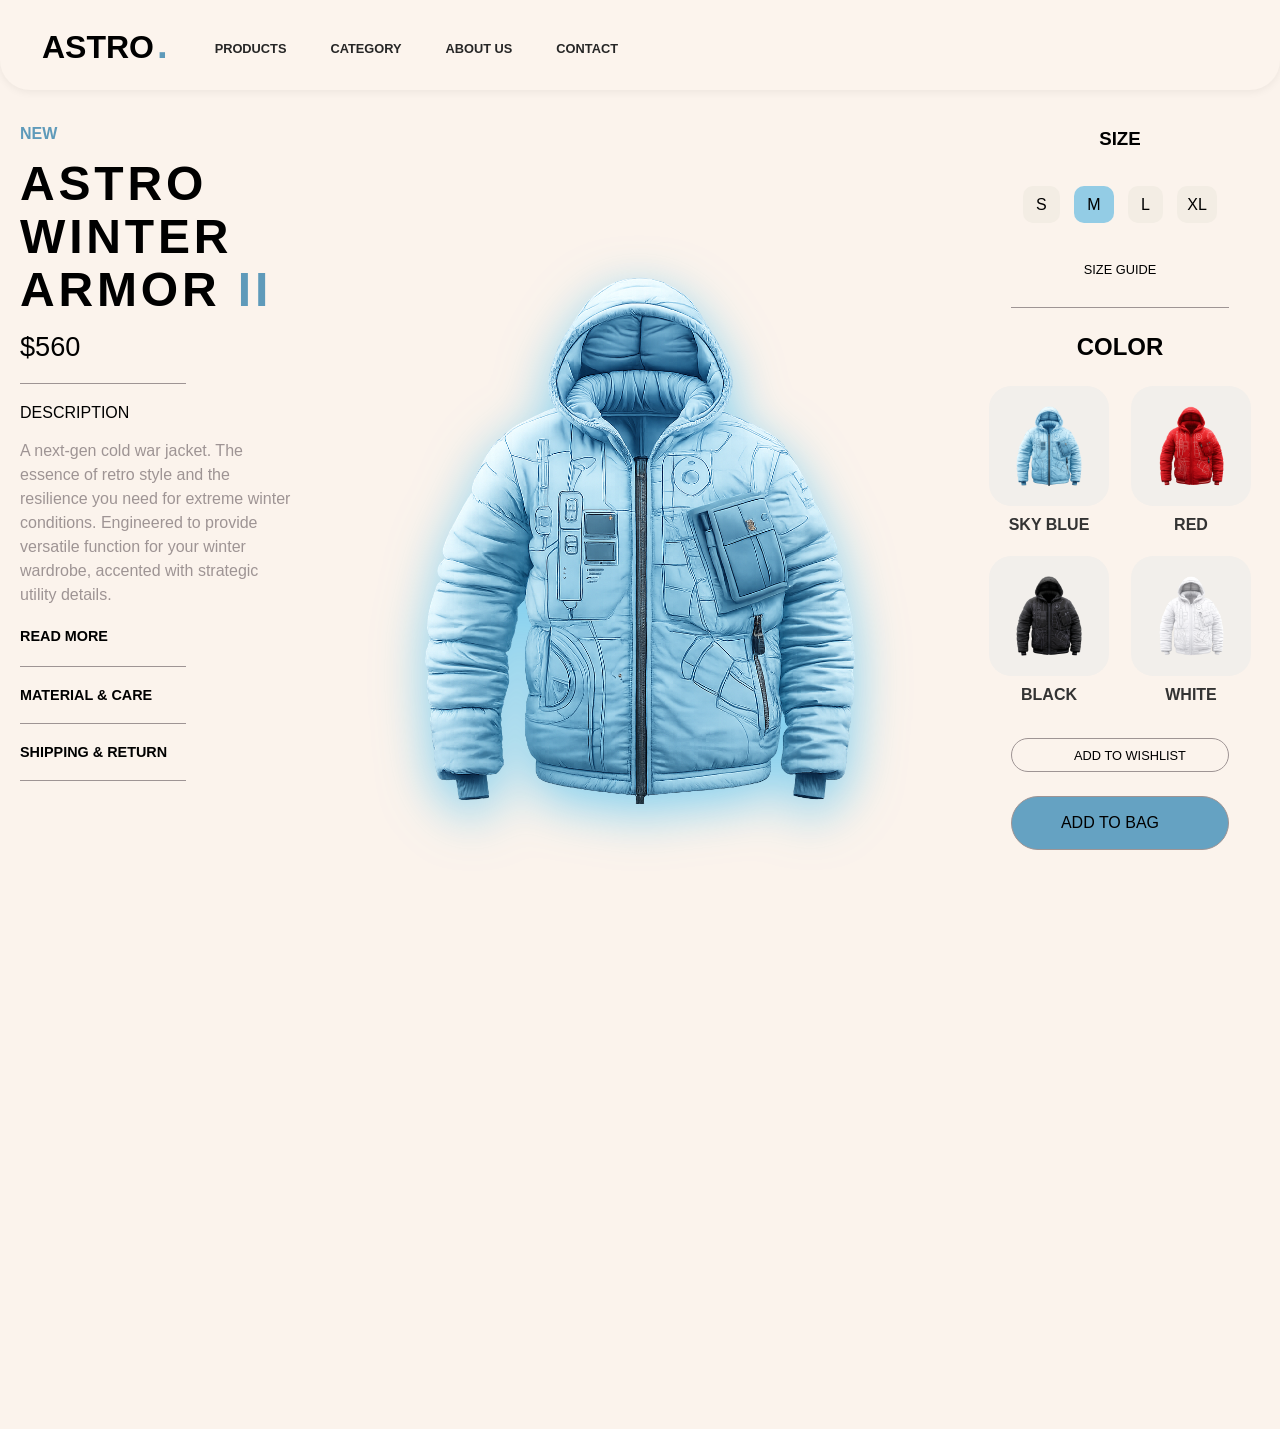
==== Assignment 2/index.html @ da024525 "I have done folder structur" ====
<!doctype html>
<html lang="en">

<head>
    <meta charset="UTF-8" />
    <meta name="viewport" content="width=device-width, initial-scale=1.0" />
    <title>ASTRO</title>
    <link rel="stylesheet" href="style.css" />
    <link href="https://cdn.jsdelivr.net/npm/remixicon@4.9.0/fonts/remixicon.css" rel="stylesheet" />
    <link rel="stylesheet" href="https://cdnjs.cloudflare.com/ajax/libs/font-awesome/7.0.1/css/all.min.css"
        integrity="sha512-2SwdPD6INVrV/lHTZbO2nodKhrnDdJK9/kg2XD1r9uGqPo1cUbujc+IYdlYdEErWNu69gVcYgdxlmVmzTWnetw=="
        crossorigin="anonymous" referrerpolicy="no-referrer" />
</head>

<body>
    <header>
        <nav class="navbar">
            <div class="nav" id="left-nav">
                <h2>ASTRO<span>.</span></h2>
                <h3>Products</h3>
                <h3>Category</h3>
                <h3>About Us</h3>
                <h3>Contact</h3>
            </div>
            <div class="nav" id="right-nav">
                <i class="ri-search-line"></i>
                <i class="fa-solid fa-cart-arrow-down"></i>
                <i class="ri-user-line"></i>
            </div>
        </nav>

        <!-- Navbar done -->
    </header>

    <main>
        <div class="container">
            <div class="left-panel">
                <h4>NEW</h4>
                <h1>ASTRO <br> WINTER <br> ARMOR <span>II</span></h1>
                <span class="price">$560</span>
                <div id="bottom-border"></div>
                <span class="desc">Description</span>
                <p>A next-gen cold war jacket. The <br> essence of retro style and the <br> resilience you need for
                    extreme winter <br> conditions. Engineered to provide <br> versatile function for your winter <br>
                    wardrobe, accented with strategic <br> utility details.</p>
                <span id="btn">Read More <i class="ri-arrow-right-s-line"></i></span>
                <div id="bottom-border"></div>
                <div id="drop-material">material & care<i class="ri-arrow-down-s-line"></i></div>
                <div id="bottom-border"></div>
                <div id="drop-material">shipping & return<i class="ri-arrow-down-s-line"></i></div>
                <div id="bottom-border"></div>
            </div>

            <div class="center-panel"></div>

            <div class="right-panel">
                <div id="size">
                    <h3>size</h3>
                    <div id="size-options">
                        <span>S</span>
                        <span>M</span>
                        <span>L</span>
                        <span>XL</span>
                    </div>
                    <h4>size guide <i class="ri-arrow-right-s-line"></i></h4>
                </div>

                <div id="color">

                    <h3>COLOR</h3>

                    <div id="color-options">

                        <div class="color-card">
                            <div class="image-box  active">
                                <img src="Full_view_jacket.png" alt="">
                            </div>
                            <p>SKY BLUE</p>
                        </div>

                        <div class="color-card">
                            <div class="image-box">
                                <img src="red_tarnsparent_jacket.png" alt="">
                            </div>
                            <p>RED</p>
                        </div>

                        <div class="color-card">
                            <div class="image-box">
                                <img src="black_taransparent_jacket.png" alt="">
                            </div>
                            <p>BLACK</p>
                        </div>

                        <div class="color-card">
                            <div class="image-box">
                                <img src="white_transparent_jacket.png" alt="">
                            </div>
                            <p>WHITE</p>
                        </div>
                        <div id="btns">
                            <div id="add-cart"> <i class="ri-poker-hearts-line"></i>Add to wishlist</div>
                            <div id="add-items">Add to bag<i class="ri-shopping-bag-line"></i></div>
                        </div>

                    </div>

                </div>
            </div>
    </main>

    <!-- Main Hero section -->

    <div id="bottom-img-area">
        <span><i class="ri-snowflake-fill"></i>EXTREME WARMTH</span>
        <span><img src="secure_img.png" alt="">WIND RESISTANT</span>
        <span><img src="Leaf_img.png" alt="">LIGHTWEIGHT</span>
    </div>
    <div class="features-section">

        <div class="feature-card">
            <div class="feature-image">
                <img src="Front_view_jacket.png" alt="">
            </div>

            <div class="feature-content">
                <h3>3X <br> WATER-REPELLENT</h3>
                <p>
                    The fabric repels rain, snow and moisture while keeping you dry and comfortable.
                </p>
            </div>
        </div>

        <div class="feature-card">
            <div class="feature-image">
                <img src="Side_view_jacket.png" alt="">
            </div>

            <div class="feature-content">
                <h3>3D AREAS <br> PUFFERED</h3>
                <p>
                    Strategically padded zones trap heat and maximize insulation without the bulk.
                </p>
            </div>
        </div>

        <div class="feature-card">
            <div class="feature-image">
                <img src="model_jacket.png" alt="">
            </div>

            <div class="feature-content">
                <h3>INSULATION</h3>
                <p>
                    Advanced thermal filling locks in warmth up to -30°C for extreme conditions.
                </p>
            </div>
        </div>

        <div class="feature-card">
            <div class="feature-image">
                <img src="Pocket_view_jacket.png" alt="">
            </div>

            <div class="feature-content">
                <h3>UTILITY <br> POCKETS</h3>
                <p>
                    Multi-functional pockets for secure storage on the go.
                </p>
            </div>
        </div>

    </div>

   <div class="info-bar">

    <div class="info-item">
        <div class="info-icon">
            <img src="pattern1_img.png" alt="">
        </div>

        <div class="info-content">
            <h4>PREMIUM FABRICS</h4>
            <p>Durable, high-performance materials.</p>
        </div>
    </div>

    <div class="divider"></div>

    <div class="info-item">
        <div class="info-icon  secure-icon">
            <img src="secure_img.png" alt="">
        </div>

        <div class="info-content">
            <h4>THERMAL PROTECTION</h4>
            <p>Built for extreme winter climates.</p>
        </div>
    </div>

    <div class="divider"></div>

    <div class="info-item">
        <div class="info-icon">
            <img src="pattern3_img.png" alt="">
        </div>

        <div class="info-content">
            <h4>DESIGNED FOR FUNCTION</h4>
            <p>Every detail serves a purpose.</p>
        </div>
    </div>

    <div class="divider"></div>

    <div class="info-item">
        <div class="info-icon">
            <img src="pattern4_img.png" alt="">
        </div>

        <div class="info-content">
            <h4>LIMITED EDITION</h4>
            <p>Exclusive drops, limited quantities.</p>
        </div>
    </div>

</div>
</body>

</html>
---- Assignment 2/style.css ----
* {
  margin: 0;
  padding: 0;
  box-sizing: border-box;
}
html,
body {
  height: 100%;
  width: 100%;
  overflow-x: hidden;
  /* padding: 0 10px; */
  background-color: #fbf3ec;
}
main{
    max-width: 1400px;
    width: 100%;
    display: flex;
    /* align-self: center; */
    justify-self: center;
    /* background-color: #262626; */
}
.navbar {
  width: 100%;
  height: 10vh;
  border-bottom-right-radius: 30px;
  border-bottom-left-radius: 30px;
  /* margin: 10px 0px; */
  background-color: #fcf4ed;
  box-shadow: 0 2px 8px rgba(0, 0, 0, 0.06);
  display: flex;
  justify-content: space-between;
  align-items: center;
  padding: 0 20px;
}
.nav {
font-family: Arial, Helvetica, sans-serif;
  width: 30%;
  height: 5vh;
  /* background-color: yellow;  */
}

#left-nav {
    display: flex;
    justify-content: space-around;
    align-items: center;
    width: 50%;
}
#left-nav h2{
    font-size: 2em ;
    /* letter-spacing: 2em; */
}
#left-nav h2 span{
    padding: 0 3px;
    font-family:'Gill Sans', 'Gill Sans MT', Calibri, 'Trebuchet MS', sans-serif;
    color: #5E9ABA;
    font-size: larger;
}
#left-nav h3{
    margin-top: 6px;
    color: #262626;
    font-size: .8em;
    font-weight: 600;
    text-transform: uppercase;
}
#right-nav{
    width: 20vw;
    text-align: center;
    padding: 10px;
}
#right-nav i{
    margin: 0 15px;
    font-size: 1.2em;
}
/* navbaar done */
.container{
    width:100%;
    height: 100vh;
    max-width:1600px;
    min-height:80vh;
    /* margin-top: 10px ; */
    /* padding: 0 20px; */
    display:flex;
    /* background-color: #262626; */
}

.left-panel{
    width:25%;
    /* background-color: yellow; */
    font-family: Arial, Helvetica, sans-serif;
    padding: 20px 20px;
}
.left-panel h4{
    /* color: #E36207; */
    color: #5E9ABA;
    margin: 15px 0;
    /* color: #93CCE5; */
}
.left-panel h1{
    color: #000000;
    margin: 15px 0;
    letter-spacing: .08em;
    line-height: 1.1em;
    font-size: 3em;
    /* color: #93CCE5; */
}
.left-panel h1 span{
    /* color: #E36207; */
    color: #5E9ABA;
    /* margin: 10px 0; */
}
.left-panel .price{
    color: #000000;
    /* color: #5E9ABA; */
    font-weight: 500;
    font-size: 1.7em;
    margin: 10px 0;
}
#bottom-border{
    height: 1px;
    width: 13vw;
    margin: 20px 0;
    background-color: rgb(158, 148, 148);
}
.left-panel .desc{
    text-transform: uppercase;
    font-family: Arial, Helvetica, sans-serif;
}
.left-panel p{
    margin: 17px 0;
    font-family: Arial, Helvetica, sans-serif;
    color: rgb(158, 148, 148);
    line-height: 1.5em;
}
#btn{
    text-transform: uppercase;
    font-size: .9em;
    font-weight: bold;
}
#btn i{
     color: #5E9ABA;
     font-size: 1.3em;
}

#drop-material{
    /* background-color: #000000; */
    width: 13vw;
    display: flex;
    justify-content: space-between;
    align-items: center;
    text-transform: uppercase;
    font-size: .9em;
    font-weight: bold;
}

#drop-material i{
    font-size: 1.2em;
}

.center-panel{
    /* padding-top: 20px; */
    display: flex;
    justify-content: center;
    align-items: center;
    /* background-color: yellow; */
    background-image: url(Full_view_jacket.png);
    /* background-image: url(full_view_jacket2.png); */
    background-position: center;
    background-size: 62vw;
    background-repeat: no-repeat;
    width: 50%;
    height: 100vh;
    /* min-width: 500px; */
    filter: drop-shadow(0 15px 25px rgba(61, 187, 241, 0.637));
}

.right-panel{
    width:25%;
    /* background-color: yellow; */
    text-align: center;
    display: flex;
    flex-direction: column;
    align-items: center;

    /* background-color: #93CCE5; */
}
#size{
    font-family: Arial, Helvetica, sans-serif;
    /* background-color: rgb(160, 160, 71); */
    width: 17vw;
    height: 20vh;
    display: flex;
    flex-direction: column;
    justify-content: space-between;
    align-items: center;
    padding-bottom: 29px;
    margin-top: 3vw;
    border-bottom: 1px solid rgb(158, 148, 148) ;
}
#size ,h4, h3{
    text-transform: uppercase ;
}
#size h4{
    font-weight: 400;
    font-size: .8em;
}
#size h4 i{
    color: #93CCE5;
    font-size: 1.2em;
}
#size span:nth-child(2){
    background-color: #93CCE5;
}
#size span:hover{
    background-color: #93CCE5;

}
#size span{
    /* background-color: yellowgreen; */
    background-color: #F3EDE4;
    padding: 10px 13px;
    border-radius: 10px;
    margin: 0 5px;
    cursor: pointer;
}
#size span:last-child{
    padding: 10px 10px;
    
}
#color{
    width:100%;
}

#color h3{
    text-align:center;
    font-size:1.5rem;
    margin: 25px 0;
    font-family:sans-serif;
}
#color-options{
    display:flex;
    flex-wrap:wrap;
    justify-content:center;
    gap:22px;
}

.color-card{
    width:120px;
    display:flex;
    flex-direction:column;
    align-items:center;
    gap:10px;
    cursor:pointer;
}

.image-box{
    width:120px;
    height:120px;
    background:#F2EFEB;
    border-radius:22px;
    display:flex;
    justify-content:center;
    align-items:center;
    overflow:hidden;
    transition:0.3s ease;
}

.image-box img{
    width:100%;
    object-fit:contain;
}

.color-card p{
    font-size:1rem;
    font-weight:600;
    font-family:sans-serif;
    color:#333;
}

.image-box:hover{
    border:2px solid #619EC0;
} 

#btns{
    display: flex;
    flex-direction: column;
    justify-content: space-around;
    /* background-color: yellow; */
    height: 15vh;
    width: 17vw;
}
#add-cart{
    text-transform: uppercase;
    text-align: center;
    font-size: .8em;
    padding: 7px 25px;
    border-radius: 50px;
    border: 1px solid rgb(158, 148, 148);
    font-family: Arial, Helvetica, sans-serif;
}
#add-cart i{
    margin: 0 10px;
    font-size: 1.2em;
}

#add-items{
    text-transform: uppercase;
    display: flex;
    justify-content: center;
    background-color: #65A2C2;
    align-items: center;
    font-size: 1em;
    padding: 17px 25px;
    border-radius: 50px;
    font-family: Arial, Helvetica, sans-serif;
    border: 1px solid rgb(158, 148, 148);
}
#add-items i{
    margin: 0 10px;
    font-size: 1.2em;
}

#bottom-img-area{
    display: flex;
    justify-content: space-evenly;
    align-items: center;
    /* background-color: #262626; */
    width: 50vw;
    height: 7vh;
    font-family: Arial, Helvetica, sans-serif;
    justify-self: center;

}
#bottom-img-area span{
    font-size: .8em;
    display: flex;
    justify-content: center;
    align-items: center;
}
#bottom-img-area span img{
    height: 2.5em;
    /* margin: 0 2px; */
}
#bottom-img-area span i{
    font-size: 1.5em;
    color: rgb(158, 148, 148);
    margin-right: 12px;
}



.features-section{
    width:100%;

    display:flex;
    justify-content:space-between;
    align-items:center;
    gap:20px;

    padding:20px 30px;

    border:1px solid #E8E3DC;
    border-radius:28px;
    background-color: #F6EEE8;
    /* background:#FAF8F5; */
}

.feature-card{
    display:flex;
    align-items:flex-start;
    gap:18px;

    width:25%;
}

.feature-image{
    width:130px;
    height:170px;
    border-radius:22px;
    overflow:hidden;
    flex-shrink:0;
    /* background-color: #E1DEDA; */
    /* background-color: #E3DEDC; */
    background-color: #F6EEE8;;

    border: .2px solid #545351;
}

.feature-image img{
    /* background-color: #F6EEE8; */
    width:100%;
    height:100%;
    object-fit:cover;
}

.feature-content{
    display:flex;
    flex-direction:column;
    gap:12px;
}

.feature-content h3{
    margin: 10px 0;
    font-size:1.2rem;
    line-height:1.1;
    font-family:sans-serif;
    color:#1A1A1A;
}

.feature-content p{
    font-size:1rem;
    line-height:1.4;
    color:#5F5F5F;
    font-family:sans-serif;
}

.info-bar{
    width:100%;

    display:flex;
    align-items:center;
    justify-content:space-between;

    padding:25px 40px;

    border:1px solid #E7E1D9;
    border-radius:30px;

    background:#F6EEE8;;
}

.info-item{
    display:flex;
    align-items:flex-start;
    gap:18px;

    width:23%;
}

.info-icon{
    width:42px;
    height:42px;

    display:flex;
    justify-content:center;
    align-items:center;

    flex-shrink:0;
}

.info-icon img{
    width:100%;
    object-fit:contain;
}

.info-content{
    display:flex;
    flex-direction:column;
    gap:6px;
}

.info-content h4{
    font-size:1.1rem;
    font-family:sans-serif;
    font-weight:700;
    color:#1F1F1F;
}

.info-content p{
    font-size:1rem;
    line-height:1.5;
    color:#5F5F5F;
    font-family:sans-serif;
}

.divider{
    width:1px;
    height:70px;

    background:#E6DED5;
}
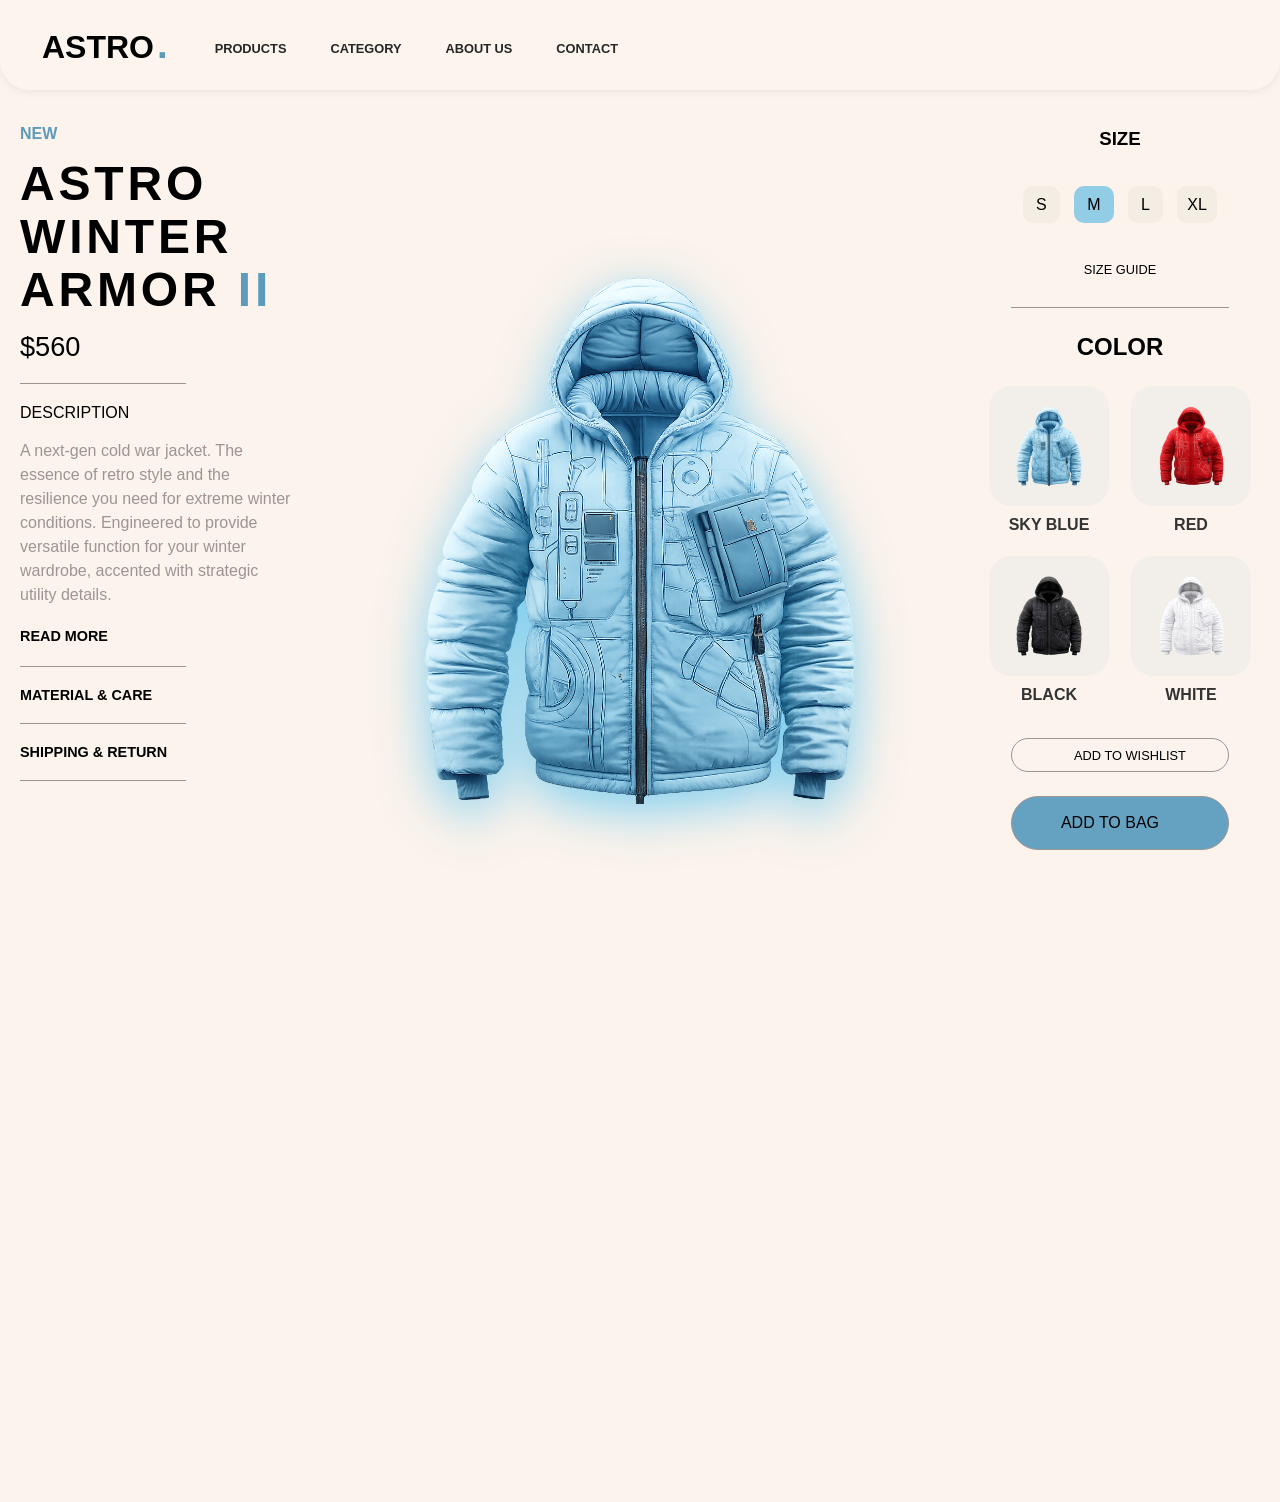
==== commit 15fa5d74: "I have done this assignment 2" ====
--- a/Assignment 2/index.html
+++ b/Assignment 2/index.html
@@ -225,6 +225,9 @@
     </div>
 
 </div>
+ <div id="all-rights">
+      <p>© 2026 Digital Hunters. All rights reserved. <a href="https://x.com/FarhanK43883">Farhan khan</a></p>
+    </div>
 </body>
 
 </html>
--- a/Assignment 2/style.css
+++ b/Assignment 2/style.css
@@ -477,4 +477,102 @@
     height:70px;
 
     background:#E6DED5;
+}
+
+#all-rights{
+    width:100%;
+
+    margin-top:18px;
+
+    padding:18px 25px;
+
+    display:flex;
+    justify-content:center;
+    align-items:center;
+
+    background:#f5f2eb;
+
+    border-top:1px solid #d8d2c7;
+}
+
+/* TEXT */
+
+#all-rights p{
+    color:#5e5a52;
+
+    font-size:16px;
+
+    letter-spacing:0.3px;
+
+    display:flex;
+    align-items:center;
+
+    gap:10px;
+}
+
+/* LINK */
+
+#all-rights p a{
+    color:#0FBC9F;
+
+    text-decoration:none;
+
+    font-weight:600;
+
+    transition:0.3s;
+}
+
+/* HOVER */
+
+#all-rights p a:hover{
+    color:#0b8f79;
+}
+
+#all-rights{
+    width:100%;
+
+    margin-top:18px;
+
+    padding:18px 25px;
+
+    display:flex;
+    justify-content:center;
+    align-items:center;
+
+    background:#f5f2eb;
+
+    border-top:1px solid #d8d2c7;
+}
+
+/* TEXT */
+
+#all-rights p{
+    color:#5e5a52;
+
+    font-size:16px;
+
+    letter-spacing:0.3px;
+
+    display:flex;
+    align-items:center;
+
+    gap:10px;
+}
+
+/* LINK */
+
+#all-rights p a{
+    color:#0FBC9F;
+
+    text-decoration:none;
+
+    font-weight:600;
+
+    transition:0.3s;
+}
+
+/* HOVER */
+
+#all-rights p a:hover{
+    color:#0b8f79;
 }
